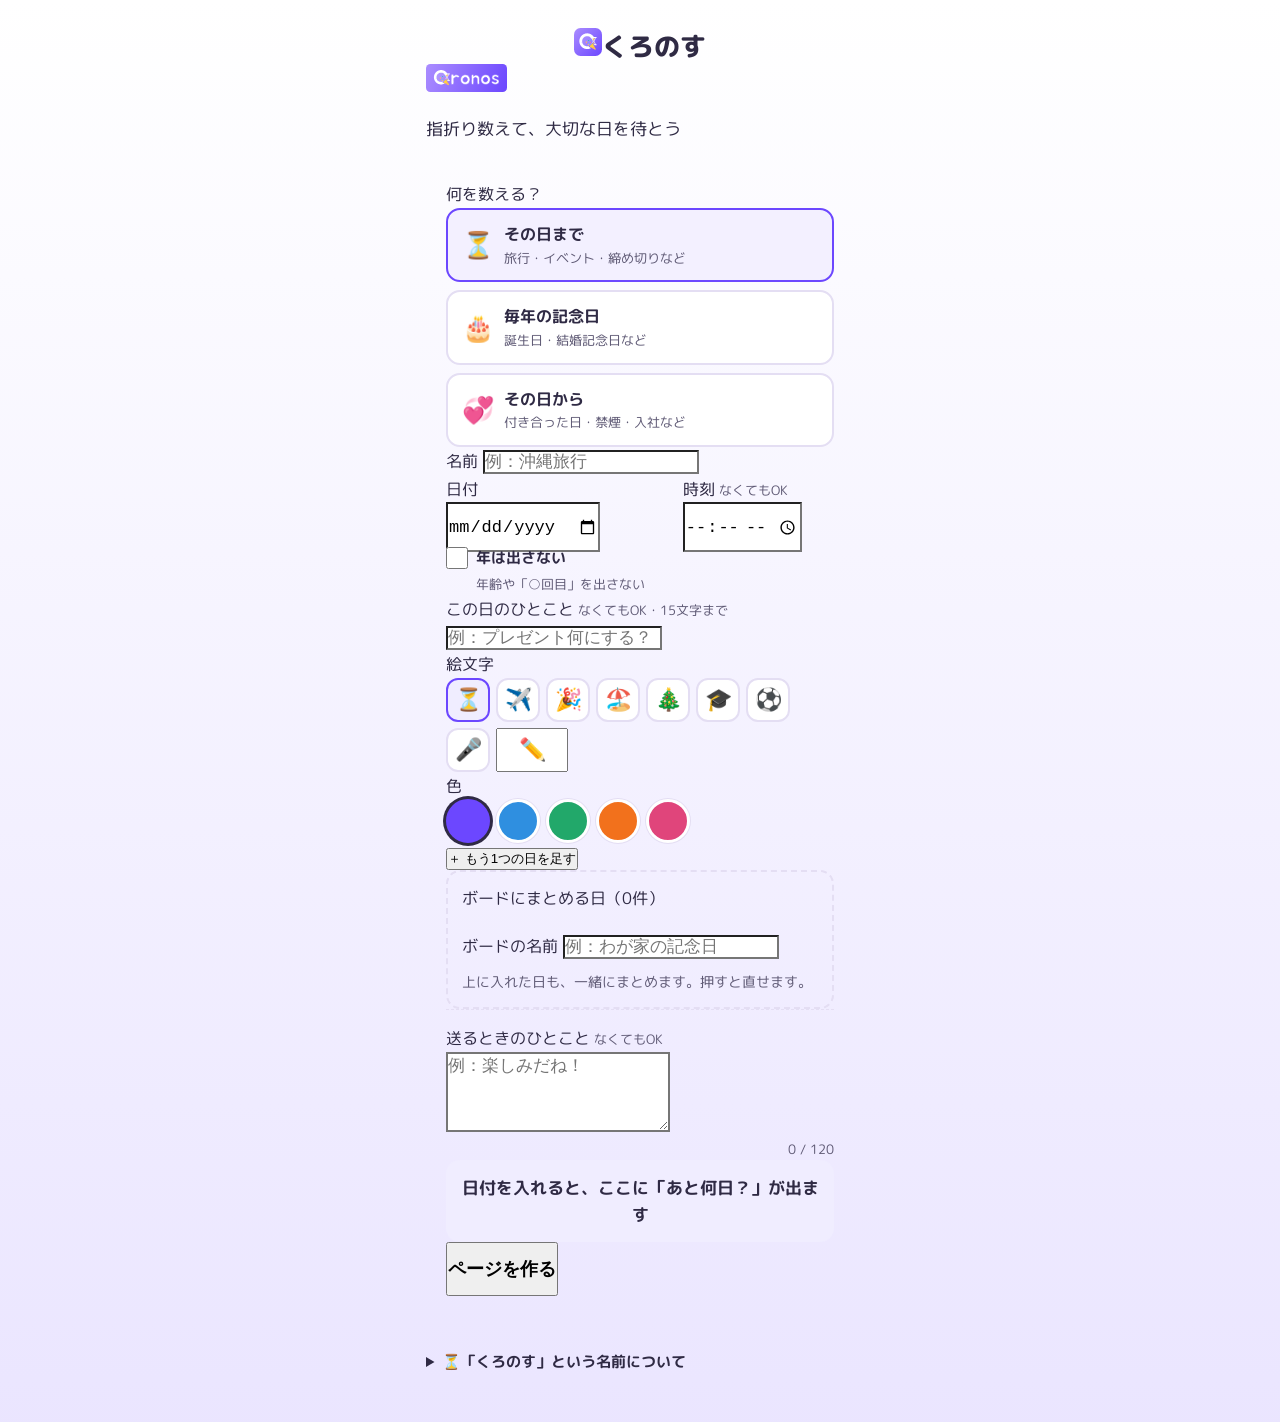
==== create.html @ ae8bd69c "コメントを Q の決まり（q-oqrn docs/structure.md）に：すべての関数の前に何をするか、ファイルの先頭にどこから読まれるかを書く" ====
<!DOCTYPE html>
<html lang="ja" data-ls-dark="auto">
<head>
<meta charset="UTF-8">
<meta name="viewport" content="width=device-width, initial-scale=1, viewport-fit=cover">
<title>くろのす｜記念日・カウントダウンを作る</title>
<meta name="description" content="誕生日や記念日、旅行の日までを数えて、送れるページを作ります">
<meta name="theme-color" content="#f6f3ff" media="(prefers-color-scheme: light)">
<meta name="theme-color" content="#16151a" media="(prefers-color-scheme: dark)">
<meta property="og:type" content="website">
<meta property="og:site_name" content="くろのす（Qronos）">
<meta property="og:title" content="くろのす｜記念日・カウントダウンを作る">
<meta property="og:description" content="誕生日や記念日、旅行の日までを数えて、送れるページを作ります">
<meta property="og:url" content="https://katsuan.github.io/countdown/create.html">
<meta property="og:locale" content="ja_JP">
<meta property="og:image" content="https://katsuan.github.io/countdown/ogp.png?v=20261025">
<meta property="og:image:width" content="1200">
<meta property="og:image:height" content="630">
<meta property="og:image:alt" content="くろのす（Qronos）：記念日まで「あと何日？」今日で何日目？">
<meta name="twitter:card" content="summary_large_image">
<!-- アイコン・ロゴ・OGP は tools/icon.py で作る -->
<link rel="icon" href="icon.svg" type="image/svg+xml">
<link rel="icon" href="icon-32.png" type="image/png" sizes="32x32">
<link rel="apple-touch-icon" href="apple-touch-icon.png">
<link rel="manifest" href="manifest.webmanifest">
<link rel="preconnect" href="https://fonts.googleapis.com">
<link href="https://fonts.googleapis.com/css2?family=M+PLUS+Rounded+1c:wght@400;700;800&display=swap" rel="stylesheet">
<!-- Q キット（おくるんの共通部品）。作るページだけで使う。色は選んだ色（--accent）につなぐ -->
<link rel="stylesheet" href="https://katsuan.github.io/line-share/shared/ui.css?v=202610251000">
<script src="https://katsuan.github.io/line-share/shared/ui.js" defer></script>
<link rel="stylesheet" href="style.css?v=202610250233">
<style>
  /* Q キットの色と字を、くろのすの色（作る人が選んだ色）と丸ゴシックに */
  :root {
    --ls-accent: var(--accent);
    --ls-accent-strong: color-mix(in srgb, var(--accent) 85%, #000);
    --ls-accent-soft: color-mix(in srgb, var(--accent) 10%, #fff);
    --ls-accent-ink: color-mix(in srgb, var(--accent) 70%, #000);
    --ls-text: var(--ink);
    --ls-subtext: var(--ink-soft);
    --ls-line: var(--line);
    --ls-font: var(--font);
  }
  /* 年配の方にも読みやすいよう、ラベルと入力は大きめ（Q キットより大きく） */
  .ls-label { font-size: 16px; color: var(--ink); }
  .ls-input { font-size: 17px; border-width: 2px; }
  textarea.ls-input { min-height: 80px; resize: vertical; }
  .opt { margin-left: 4px; font-size: 13px; font-weight: 400; color: var(--ink-soft); white-space: nowrap; }
  .ls-panel { gap: 18px; padding: 22px 20px; }
  /* iOS Safari の日付入力は固有の最小幅を持つためリセットしてはみ出しを防ぐ */
  input[type=date], input[type=time] {
    -webkit-appearance: none;
    appearance: none;
    display: block;
    min-width: 0;
    max-width: 100%;
    min-height: 50px;
  }
  .row { display: grid; grid-template-columns: minmax(0, 3fr) minmax(0, 2fr); gap: 10px; }
  .row > * { min-width: 0; }

  /* 種類 */
  .types { display: grid; gap: 8px; }
  .types label { display: block; margin: 0; font-size: 16px; font-weight: 700; }
  .types input { position: absolute; opacity: 0; pointer-events: none; }
  .types span {
    display: flex;
    align-items: center;
    gap: 10px;
    padding: 12px 14px;
    border: 2px solid var(--line);
    border-radius: var(--radius-md);
    background: #fff;
    cursor: pointer;
  }
  .types span em { font-size: 26px; font-style: normal; }
  .types span small { display: block; font-size: 13px; font-weight: 400; color: var(--ink-soft); }
  .types input:checked + span { border-color: var(--accent); background: color-mix(in srgb, var(--accent) 8%, #fff); }
  .types input:focus-visible + span { outline: 3px solid color-mix(in srgb, var(--accent) 40%, transparent); }

  /* 絵文字・色 */
  .chips { display: flex; flex-wrap: wrap; gap: 6px; }
  .chips button {
    min-width: 44px;
    height: 44px;
    border: 2px solid var(--line);
    border-radius: 12px;
    background: #fff;
    font-size: 22px;
    cursor: pointer;
  }
  .chips button[aria-pressed="true"] { border-color: var(--accent); background: color-mix(in srgb, var(--accent) 10%, #fff); }
  .chips .color { width: 44px; border: 3px solid #fff; border-radius: 99px; box-shadow: 0 0 0 1px var(--line); }
  .chips .color[aria-pressed="true"] { box-shadow: 0 0 0 3px var(--ink); }
  .emoji-input { width: 72px; text-align: center; font-size: 22px; padding: 6px; height: 44px; }

  .preview {
    padding: 14px;
    border-radius: var(--radius-md);
    background: color-mix(in srgb, var(--accent) 10%, #fff);
    font-weight: 700;
    text-align: center;
    white-space: pre-line;
  }
  /* ページを作るは大きく（送るボタン ls-button line の大きさは style.css） */
  .ls-button.make { min-height: 54px; font-size: 18px; font-weight: 800; }
  .about p { margin: 0; }
  .err-msg { margin-top: 6px; font-size: 15px; font-weight: 700; color: #d14a6f; }
  .count { font-size: 13px; color: var(--ink-soft); text-align: right; }
  .out-block { display: grid; gap: 10px; }
  .page-msg { padding-top: 14px; border-top: 1px dashed var(--line); }
  .check-row { display: flex; font-weight: 700; flex-wrap: wrap; align-items: center; gap: 4px 8px; margin: -6px 0 0; font-size: 15px; }
  .check-row input { width: 22px; height: 22px; margin: 0; padding: 0; accent-color: var(--accent); }
  .check-row .opt { flex-basis: 100%; margin: 0 0 0 30px; }

  /* ボードにまとめる日の一覧 */
  .board-box { display: grid; gap: 10px; padding: 14px; border: 2px dashed var(--line); border-radius: var(--radius-md); }
  .entry-list { display: grid; gap: 6px; margin: 0; padding: 0; list-style: none; }
  .entry-list li { display: grid; grid-template-columns: minmax(0, 1fr) auto; align-items: center; gap: 6px; }
  .entry-edit {
    display: grid; grid-template-columns: auto minmax(0, 1fr); align-items: center; gap: 8px;
    padding: 8px 10px; border: 1px solid var(--line); border-left: 5px solid var(--row); border-radius: 10px;
    background: #fff; color: inherit; font-family: inherit; font-size: 15px; font-weight: 700; text-align: left; cursor: pointer;
  }
  .entry-edit em { font-size: 22px; font-style: normal; }
  .entry-edit small { display: block; font-size: 12px; font-weight: 400; color: var(--ink-soft); }
  .entry-remove {
    width: 40px; height: 40px; border: 1px solid var(--line); border-radius: 99px; background: #fff;
    color: var(--ink-soft); font-size: 16px; cursor: pointer;
  }

  /* ---- 暗い表示（<html data-ls-dark="auto">。Q キットの色は ui.css が暗くする）。作るページだけ（受け取った人が見るページは明るいまま） ---- */
  @media (prefers-color-scheme: dark) {
    :root[data-ls-dark="auto"] {
      --ink: #ecebf3;
      --ink-soft: #aba7bd;
      --line: rgba(255, 255, 255, 0.14);
      --card: color-mix(in srgb, var(--accent) 6%, #1c1b22);
      --paper: color-mix(in srgb, var(--accent) 4%, #22212a);
      background-color: color-mix(in srgb, var(--accent) 10%, #121116);
    }
    :root[data-ls-dark="auto"] body { background: linear-gradient(180deg, #121116, color-mix(in srgb, var(--accent) 10%, #121116)); }
    :root[data-ls-dark="auto"] .types span,
    :root[data-ls-dark="auto"] .chips button,
    :root[data-ls-dark="auto"] .entry-edit,
    :root[data-ls-dark="auto"] .entry-remove,
    :root[data-ls-dark="auto"] .btn.ghost,
    :root[data-ls-dark="auto"] .snap-card { background: var(--paper); }
    :root[data-ls-dark="auto"] .preview { background: color-mix(in srgb, var(--accent) 16%, #1c1b22); }
    :root[data-ls-dark="auto"] .types input:checked + span { background: color-mix(in srgb, var(--accent) 24%, #1c1b22); }
    :root[data-ls-dark="auto"] .chips button[aria-pressed="true"] { background: color-mix(in srgb, var(--accent) 28%, #1c1b22); }
    :root[data-ls-dark="auto"] .chips .color { border-color: #1c1b22; }
  }
</style>
</head>
<body>
<main class="wrap">
  <!-- 見出しの行：アイコン＋名前（左）と横長のロゴ（右）。ほかのツール（さくせん盤・キロっく・ひっくり）と同じ形 -->
  <div class="ls-brand">
    <h1 class="ls-brand-name"><img class="ls-brand-icon" src="icon.svg" alt="" width="28" height="28">くろのす</h1>
    <img class="ls-brand-logo" src="logo.svg" alt="Qronos" width="81" height="28">
  </div>
  <p class="ls-brand-copy">指折り数えて、大切な日を待とう</p>

  <form id="form" class="ls-panel" novalidate>
    <div class="ls-field">
      <span class="ls-label">何を数える？</span>
      <div id="types" class="types"></div>
    </div>

    <div class="ls-field">
      <label class="ls-label" for="title">名前</label>
      <input class="ls-input" id="title" name="title" maxlength="30" placeholder="例：沖縄旅行" autocomplete="off">
    </div>

    <div class="row">
      <div class="ls-field">
        <label class="ls-label" for="date">日付</label>
        <input class="ls-input" id="date" name="date" type="date" required>
      </div>
      <div class="ls-field">
        <label class="ls-label" for="time">時刻<span class="opt">なくてもOK</span></label>
        <input class="ls-input" id="time" name="time" type="time">
      </div>
    </div>
    <p id="dateErr" class="err-msg" hidden>日付を入れてね</p>
    <label id="noYearRow" class="check-row" hidden><input id="noYear" type="checkbox"> 年は出さない<span class="opt">年齢や「○回目」を出さない</span></label>

    <div class="ls-field">
      <label class="ls-label" for="note">この日のひとこと<span class="opt">なくてもOK・15文字まで</span></label>
      <input class="ls-input" id="note" name="note" maxlength="15" placeholder="例：プレゼント何にする？" autocomplete="off">
    </div>

    <div class="ls-field">
      <span class="ls-label">絵文字</span>
      <div id="emojis" class="chips"></div>
    </div>

    <div class="ls-field">
      <span class="ls-label">色</span>
      <div id="colors" class="chips"></div>
    </div>

    <button id="addEntry" class="ls-button is-block" type="button">＋ もう1つの日を足す</button>
    <div id="boardBox" class="board-box" hidden>
      <span class="ls-label">ボードにまとめる日（<span id="entryCount"></span>）</span>
      <ul id="entryList" class="entry-list"></ul>
      <div class="ls-field">
        <label class="ls-label" for="boardName">ボードの名前</label>
        <input class="ls-input" id="boardName" maxlength="20" placeholder="例：わが家の記念日" autocomplete="off">
      </div>
      <p class="note">上に入れた日も、一緒にまとめます。押すと直せます。</p>
    </div>

    <!-- ひとことは日ごとではなく、ページ（ボード）に1つ。日の入力と分けて最後に置く -->
    <div class="ls-field page-msg">
      <label class="ls-label" for="msg">送るときのひとこと<span class="opt">なくてもOK</span></label>
      <textarea class="ls-input" id="msg" name="msg" maxlength="120" placeholder="例：楽しみだね！"></textarea>
      <p id="msgCount" class="count"></p>
      <p id="msgNote" class="note" hidden>ボード全体に1つ、ページの下に出ます。日ごとのひとことは上の欄へ。</p>
    </div>

    <p id="preview" class="preview"></p>
    <!-- 作れないとき（長すぎるなど）は、作るボタンのすぐ上に赤い文字で -->
    <p id="makeErr" class="err-msg" role="alert" hidden></p>
    <button class="ls-button is-primary is-block make" type="submit">ページを作る</button>
  </form>

  <section id="out" class="ls-panel" hidden>
    <h2 style="margin:0;font-size:22px;text-align:center">できました 🎉</h2>
    <div class="out-block">
      <a id="lineBtn" class="ls-button is-block line is-oqrn" href="#">カードで送る</a>
      <button id="copyBtn" class="ls-button is-block" type="button">🔗 リンクをコピー</button>
      <a id="openBtn" class="ls-button is-block" href="#">👀 開いてみる</a>
    </div>
    <p class="note">受け取った人は、カードのボタンからいつでも最新の「あと何日？」を見られます。</p>
  </section>

  <!-- 「📤 くろのすを紹介する」：おくるんで紹介カードを送る窓口（line-share/shared/tool-share.js。中身は line-share/data/hub-links.json） -->
  <div data-tool-share></div>

  <!-- 名前の由来（時の神 Chronos）。ふだんは閉じておく -->
  <details class="ls-fold about">
    <summary><span class="ls-fold-icon" aria-hidden="true">⏳</span>「くろのす」という名前について</summary>
    <div class="ls-fold-body">
    <p>ギリシャ神話で「時」そのものを表す神、<b>クロノス（Chronos）</b>から名付けました。年表を意味する chronology や、正確な時計の chronometer の「chrono」も、この「時」を表すことばから来ています。</p>
    <p>ゼウスの父である農耕の神<b>クロノス（Kronos）</b>とは呼び名が同じで昔から混同されてきましたが、別の神です。大きな鎌と砂時計を持つ「時の翁」の姿は、この2柱が重ねられて生まれたといわれます。</p>
    <p>エンジニアにはおなじみの、決まった時刻に処理を動かす Unix の <b>cron</b>（定期実行）も、名前はこの chronos（時）から来ているといわれます。毎年の記念日をくり返し数えるのは、ちょっと cron に似ています。</p>
    <p>くろのすは、記念日までの「あと何日？」や、はじまりの日からの「今日で何日目？」を見守るツールです。英字の Qronos は、おくるん（OQRN）と同じように頭の音を Q にしたもの。ロゴの Q は Chronos の C を形にしたもの。C の欠けたところに砂時計をはめて「時を測り」、しっぽのクラッカーから輪の中へ紙吹雪がはじけて「その日が待ち遠しい」気持ちを表しています。</p>
    </div>
  </details>
</main>

<!-- おくるんのカードの入口（LIFF ID とカードの URL は line-share の shared/oqrn.js に1か所） -->
<script src="https://katsuan.github.io/line-share/shared/oqrn.js"></script>
<script src="js/count.js?v=202610250233"></script>
<script src="js/link.js?v=202610250233"></script>
<script src="js/card.js?v=202610250233"></script>
<script src="js/calendar.js?v=202610250233"></script>
<script src="https://katsuan.github.io/line-share/shared/tool-share.js" data-tool="qronos" defer></script>
<script src="create.js?v=202610250233"></script>
<!-- 電波がなくても開けるように（sw.js） -->
<script>if ("serviceWorker" in navigator) navigator.serviceWorker.register("./sw.js").catch(() => {});</script>
</body>
</html>
---- style.css ----
/* 記念日・カウントダウン 共通の見た目。色・サイズは :root でまとめて変える */
:root {
  --accent: #6c47ff; /* ページを開くと、選んだ色に置き換わる */
  --bg: #f6f3ff;
  --ink: #2f2a44;
  --ink-soft: #5f5a75; /* 年配の方でも読めるよう濃いめ */
  --line: #e4def3;
  --card: rgba(255, 255, 255, 0.9);
  --shadow: 0 10px 30px rgba(70, 50, 130, 0.12);
  --radius-lg: 24px;
  --radius-md: 14px;
  --max-w: 460px;
  --font: "M PLUS Rounded 1c", "Hiragino Maru Gothic ProN", system-ui, sans-serif;
}

* { box-sizing: border-box; margin: 0; padding: 0; }

/* iPhone・LINE の中のブラウザで、キーボードが出て画面がずれたとき、ページの外（黒）が見えないよう、ページそのものにも背景の色 */
html { background-color: color-mix(in srgb, var(--accent) 14%, #fff); } /* 本文の背景（下へ向かう色）の終わりの色 */
body {
  min-height: 100vh;
  font-family: var(--font);
  font-size: 17px;
  line-height: 1.6;
  color: var(--ink);
  background: linear-gradient(180deg, #fff, color-mix(in srgb, var(--accent) 14%, #fff));
  overflow-x: hidden;
  -webkit-tap-highlight-color: transparent;
}

.wrap {
  position: relative;
  z-index: 2;
  display: flex;
  flex-direction: column;
  gap: 16px;
  max-width: var(--max-w);
  margin: 0 auto;
  padding: 28px 16px 48px;
}

.card {
  display: flex;
  flex-direction: column;
  gap: 14px;
  padding: 22px 20px;
  border-radius: var(--radius-lg);
  background: var(--card);
  box-shadow: var(--shadow);
}

h1 { font-size: 26px; font-weight: 800; line-height: 1.35; text-align: center; }
.sub { font-size: 16px; color: var(--ink-soft); text-align: center; }
.note { font-size: 14px; color: var(--ink-soft); line-height: 1.7; }

/* 名前（くろのす 〜Qronos〜）。作成ページの上と、表示ページの「はじめる」に出す */
.brand { display: flex; align-items: center; justify-content: space-between; gap: 10px; margin-bottom: 4px; }
.brand-logo { display: block; width: auto; height: 28px; }
.brand-icon { display: block; width: 28px; height: 28px; }
.brand-mark { display: block; margin: 0 auto; }
.brand-name { display: flex; align-items: center; gap: 8px; margin: 0; font-size: 20px; font-weight: 800; color: var(--ink); }
.brand-en { font-size: 13px; letter-spacing: 0.02em; }

/* 名前の由来（たたんだ欄） */
.about summary { font-size: 15px; font-weight: 700; cursor: pointer; }
.about p { margin: 10px 0 0; font-size: 14px; color: var(--ink-soft); line-height: 1.8; }
a { color: color-mix(in srgb, var(--accent) 80%, #000); }

.btn {
  display: block;
  width: 100%;
  padding: 16px;
  border: none;
  border-radius: 99px;
  background: var(--accent);
  color: #fff;
  font-family: inherit;
  font-size: 18px;
  font-weight: 800;
  text-align: center;
  text-decoration: none;
  cursor: pointer;
  box-shadow: 0 8px 20px color-mix(in srgb, var(--accent) 30%, transparent);
}

/* 送るボタン：色は Q キットの ls-button line（LINE の緑）。ここでは大きさだけ */
.ls-button.line { gap: 4px; flex-wrap: wrap; min-height: 54px; font-size: 18px; font-weight: 800; }
.btn.ghost { background: #fff; color: var(--ink); box-shadow: 0 4px 12px rgba(0, 0, 0, 0.08); font-size: 16px; }
.btn-row { display: grid; grid-template-columns: 1fr 1fr; gap: 10px; }
.btn-row .btn { padding: 14px 6px; font-size: 15px; white-space: nowrap; }

/* 画像で保存：作った画像を出して、長押しで保存してもらう */
.snap-sheet {
  position: fixed;
  inset: 0;
  z-index: 10;
  display: grid;
  place-items: center;
  padding: 16px;
  background: rgba(20, 16, 40, 0.55);
}
.snap-card {
  display: grid;
  gap: 10px;
  width: min(100%, 420px);
  max-height: 100%;
  overflow: auto;
  padding: 16px;
  border-radius: var(--radius-lg);
  background: #fff;
  text-align: center;
}
.snap-card img {
  width: 100%;
  height: auto;
  border-radius: var(--radius-md);
  box-shadow: 0 4px 16px rgba(0, 0, 0, 0.12);
  -webkit-touch-callout: default;
}
.snap-actions { display: grid; gap: 8px; }

/* キャッチコピー（見出しの行のすぐ下。おくるんの「つくって、おくるん」と同じ役目） */
.brand-copy { margin: 0 0 10px; color: #6C47FF; font-size: 13px; font-weight: 800; line-height: 1.4; letter-spacing: 0.02em; }
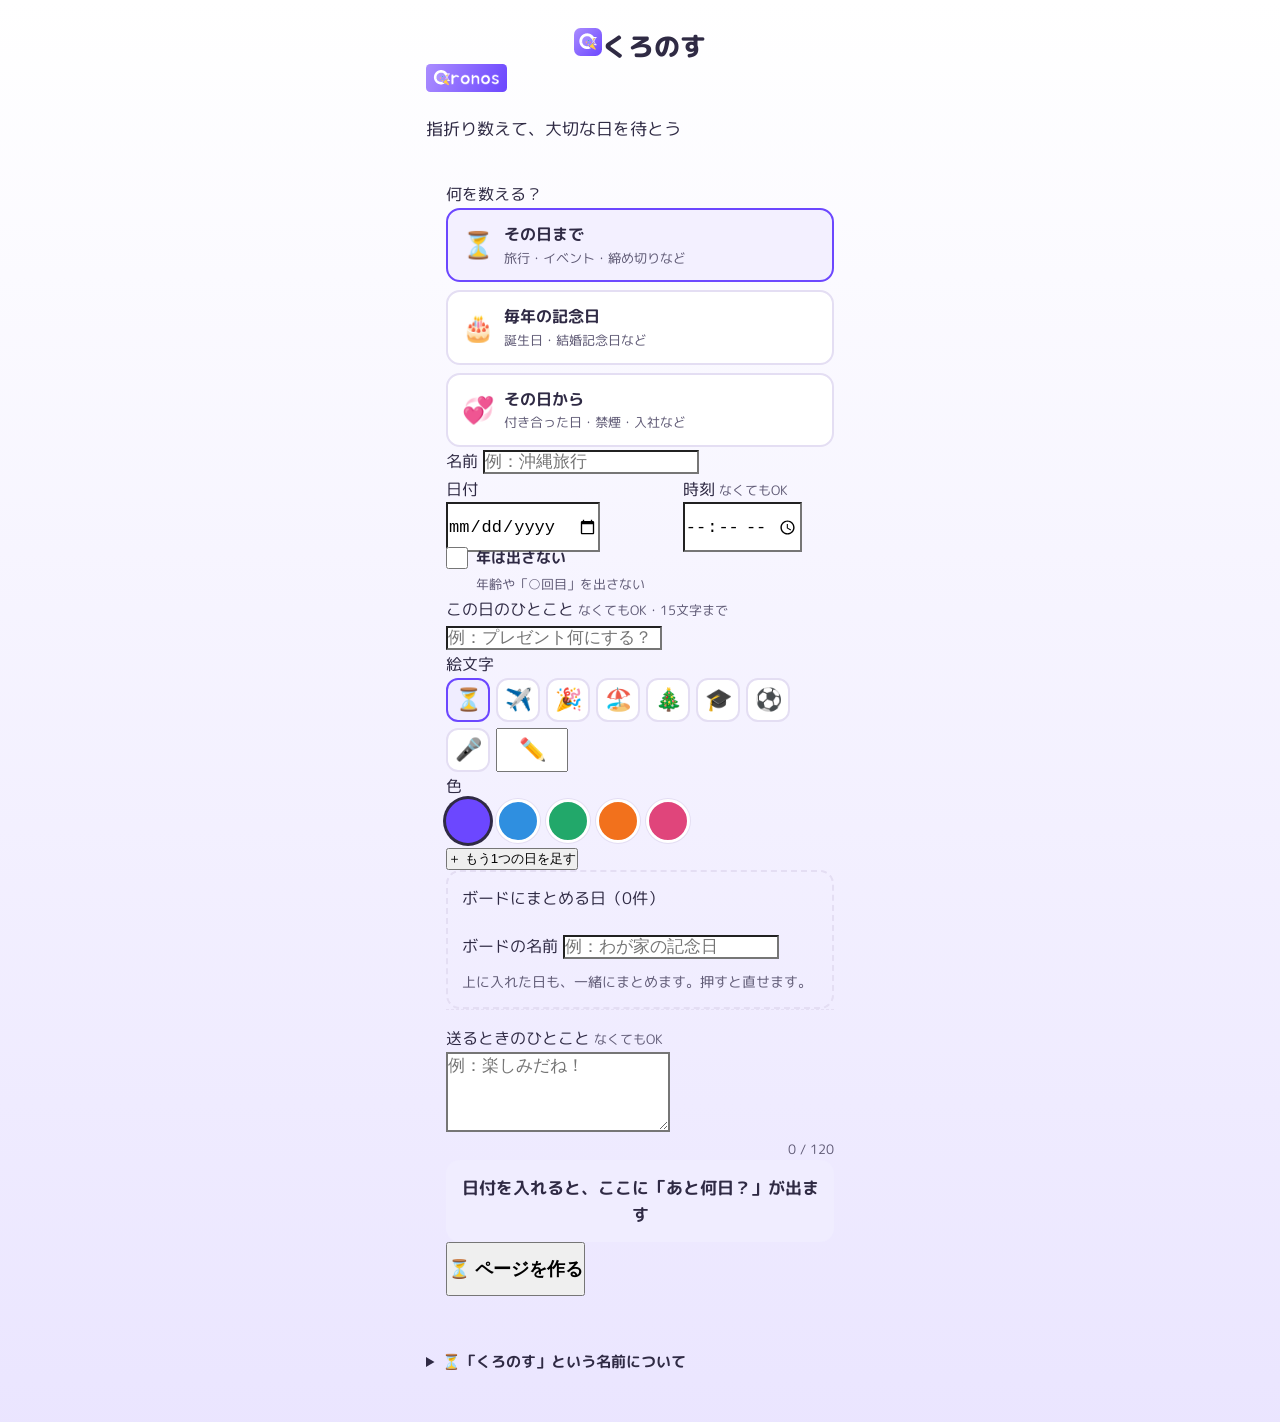
==== commit 237ca4d0: "すくすくから来た「3さいの誕生日まで」などのページで、すくすくへの案内が「妊娠◯週」になっていたのを直す（出産予定日・会える日のときだけ）。テストを足す。作るボタンに絵文字、カレンダーの説明を短く" ====
--- a/create.html
+++ b/create.html
@@ -28,7 +28,7 @@
 <!-- Q キット（おくるんの共通部品）。作るページだけで使う。色は選んだ色（--accent）につなぐ -->
 <link rel="stylesheet" href="https://katsuan.github.io/line-share/shared/ui.css?v=202610251000">
 <script src="https://katsuan.github.io/line-share/shared/ui.js" defer></script>
-<link rel="stylesheet" href="style.css?v=202610250233">
+<link rel="stylesheet" href="style.css?v=202610250924">
 <style>
   /* Q キットの色と字を、くろのすの色（作る人が選んだ色）と丸ゴシックに */
   :root {
@@ -223,7 +223,7 @@
     <p id="preview" class="preview"></p>
     <!-- 作れないとき（長すぎるなど）は、作るボタンのすぐ上に赤い文字で -->
     <p id="makeErr" class="err-msg" role="alert" hidden></p>
-    <button class="ls-button is-primary is-block make" type="submit">ページを作る</button>
+    <button class="ls-button is-primary is-block make" type="submit">⏳ ページを作る</button>
   </form>
 
   <section id="out" class="ls-panel" hidden>
@@ -253,12 +253,12 @@
 
 <!-- おくるんのカードの入口（LIFF ID とカードの URL は line-share の shared/oqrn.js に1か所） -->
 <script src="https://katsuan.github.io/line-share/shared/oqrn.js"></script>
-<script src="js/count.js?v=202610250233"></script>
-<script src="js/link.js?v=202610250233"></script>
-<script src="js/card.js?v=202610250233"></script>
-<script src="js/calendar.js?v=202610250233"></script>
+<script src="js/count.js?v=202610250924"></script>
+<script src="js/link.js?v=202610250924"></script>
+<script src="js/card.js?v=202610250924"></script>
+<script src="js/calendar.js?v=202610250924"></script>
 <script src="https://katsuan.github.io/line-share/shared/tool-share.js" data-tool="qronos" defer></script>
-<script src="create.js?v=202610250233"></script>
+<script src="create.js?v=202610250924"></script>
 <!-- 電波がなくても開けるように（sw.js） -->
 <script>if ("serviceWorker" in navigator) navigator.serviceWorker.register("./sw.js").catch(() => {});</script>
 </body>
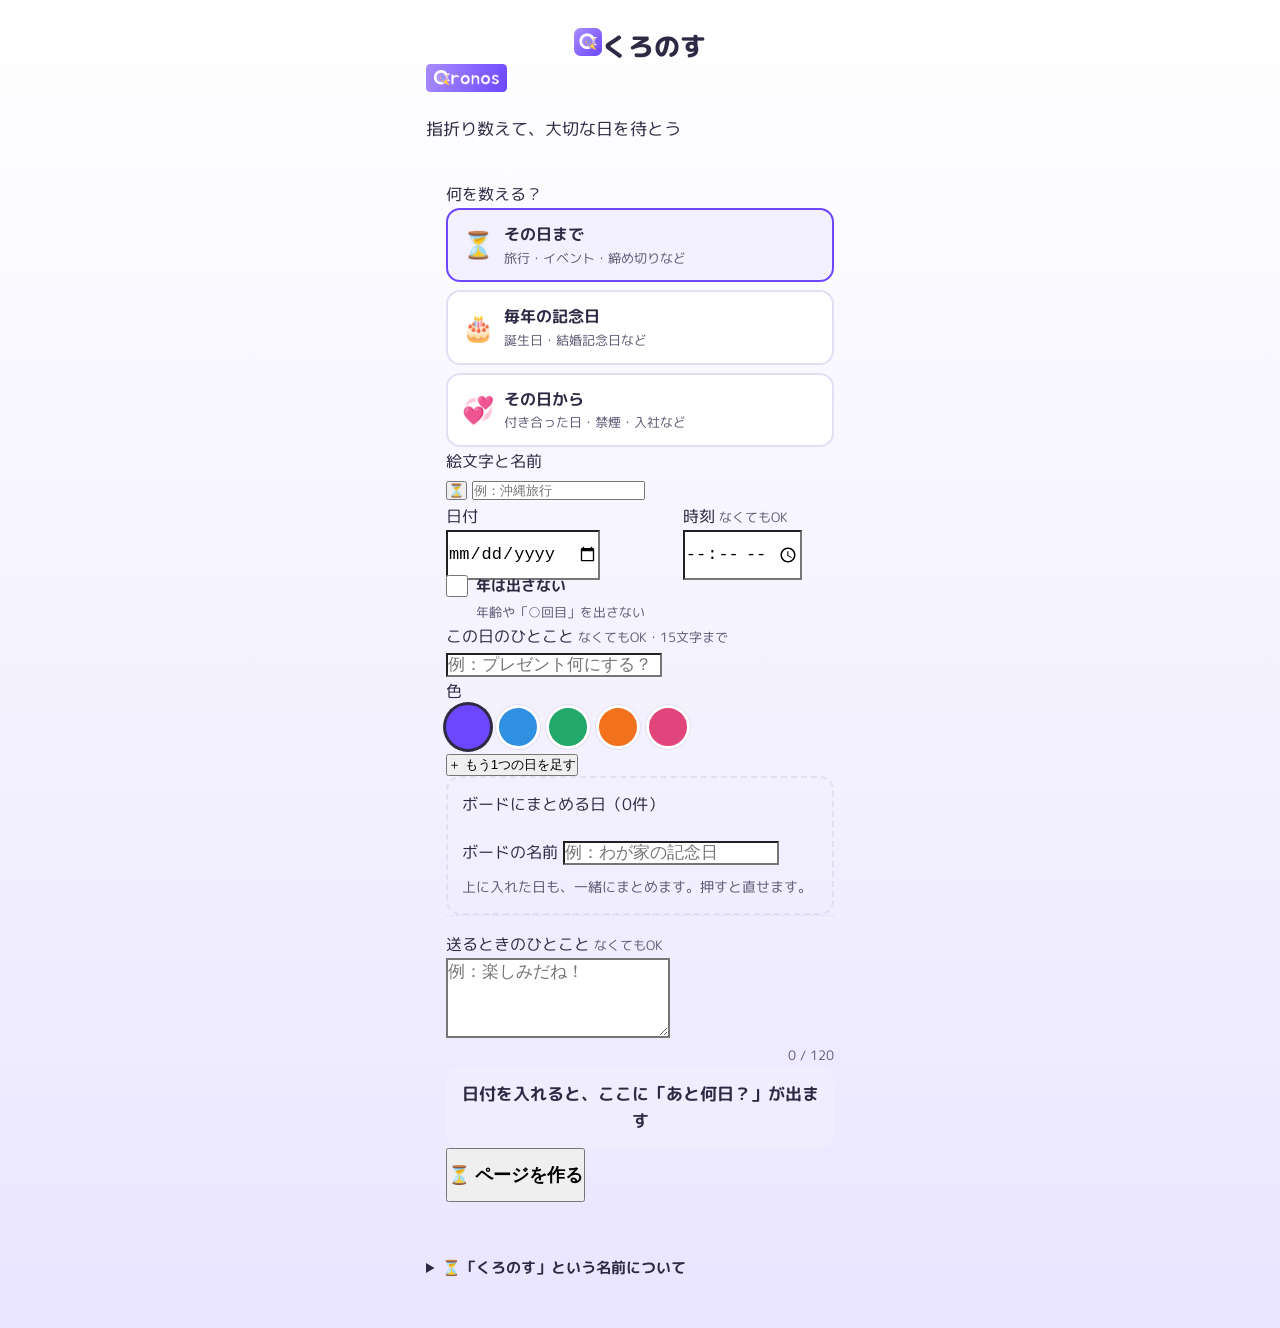
==== commit 196308d4: "作るページの絵文字と名前を、ろくが・さくせん盤・つづくと同じ形に：入力枠の中の左に絵文字 [⏳ 名前]。絵文字を押したとき・名前を入れているあいだは、下に選べる絵文字（種類ごとに8つ）とカスタム（しっ" ====
--- a/create.html
+++ b/create.html
@@ -26,9 +26,9 @@
 <link rel="preconnect" href="https://fonts.googleapis.com">
 <link href="https://fonts.googleapis.com/css2?family=M+PLUS+Rounded+1c:wght@400;700;800&display=swap" rel="stylesheet">
 <!-- Q キット（おくるんの共通部品）。作るページだけで使う。色は選んだ色（--accent）につなぐ -->
-<link rel="stylesheet" href="https://katsuan.github.io/line-share/shared/ui.css?v=202610251000">
-<script src="https://katsuan.github.io/line-share/shared/ui.js" defer></script>
-<link rel="stylesheet" href="style.css?v=202610250924">
+<link rel="stylesheet" href="https://katsuan.github.io/line-share/shared/ui.css?v=202610260300">
+<script src="https://katsuan.github.io/line-share/shared/ui.js?v=202610260300" defer></script>
+<link rel="stylesheet" href="style.css?v=202610260530">
 <style>
   /* Q キットの色と字を、くろのすの色（作る人が選んだ色）と丸ゴシックに */
   :root {
@@ -92,7 +92,6 @@
   .chips button[aria-pressed="true"] { border-color: var(--accent); background: color-mix(in srgb, var(--accent) 10%, #fff); }
   .chips .color { width: 44px; border: 3px solid #fff; border-radius: 99px; box-shadow: 0 0 0 1px var(--line); }
   .chips .color[aria-pressed="true"] { box-shadow: 0 0 0 3px var(--ink); }
-  .emoji-input { width: 72px; text-align: center; font-size: 22px; padding: 6px; height: 44px; }
 
   .preview {
     padding: 14px;
@@ -168,9 +167,15 @@
       <div id="types" class="types"></div>
     </div>
 
-    <div class="ls-field">
-      <label class="ls-label" for="title">名前</label>
-      <input class="ls-input" id="title" name="title" maxlength="30" placeholder="例：沖縄旅行" autocomplete="off">
+    <!-- 入力枠の中の左に絵文字 [⏳ 名前]（Q キットの ls-pickfield。ろくが・さくせん盤・つづくと同じ形）。
+         絵文字を押したとき・名前を入れているあいだは、下に選べる絵文字（種類ごとに8つ）とカスタム（しっぽが絵文字を指す） -->
+    <div class="ls-field">
+      <label class="ls-label" for="title">絵文字と名前</label>
+      <div id="titleField" class="ls-pickfield">
+        <button id="emojiBtn" class="ls-pickfield-btn" type="button" aria-controls="emojis"><span id="emojiNow">⏳</span></button>
+        <input id="title" name="title" maxlength="30" placeholder="例：沖縄旅行" autocomplete="off">
+      </div>
+      <div id="emojis" class="ls-picker" role="radiogroup" aria-label="絵文字" style="--cols: 10" hidden></div>
     </div>
 
     <div class="row">
@@ -189,11 +194,6 @@
     <div class="ls-field">
       <label class="ls-label" for="note">この日のひとこと<span class="opt">なくてもOK・15文字まで</span></label>
       <input class="ls-input" id="note" name="note" maxlength="15" placeholder="例：プレゼント何にする？" autocomplete="off">
-    </div>
-
-    <div class="ls-field">
-      <span class="ls-label">絵文字</span>
-      <div id="emojis" class="chips"></div>
     </div>
 
     <div class="ls-field">
@@ -253,12 +253,12 @@
 
 <!-- おくるんのカードの入口（LIFF ID とカードの URL は line-share の shared/oqrn.js に1か所） -->
 <script src="https://katsuan.github.io/line-share/shared/oqrn.js"></script>
-<script src="js/count.js?v=202610250924"></script>
-<script src="js/link.js?v=202610250924"></script>
-<script src="js/card.js?v=202610250924"></script>
-<script src="js/calendar.js?v=202610250924"></script>
+<script src="js/count.js?v=202610260530"></script>
+<script src="js/link.js?v=202610260530"></script>
+<script src="js/card.js?v=202610260530"></script>
+<script src="js/calendar.js?v=202610260530"></script>
 <script src="https://katsuan.github.io/line-share/shared/tool-share.js" data-tool="qronos" defer></script>
-<script src="create.js?v=202610250924"></script>
+<script src="create.js?v=202610260530"></script>
 <!-- 電波がなくても開けるように（sw.js） -->
 <script>if ("serviceWorker" in navigator) navigator.serviceWorker.register("./sw.js").catch(() => {});</script>
 </body>
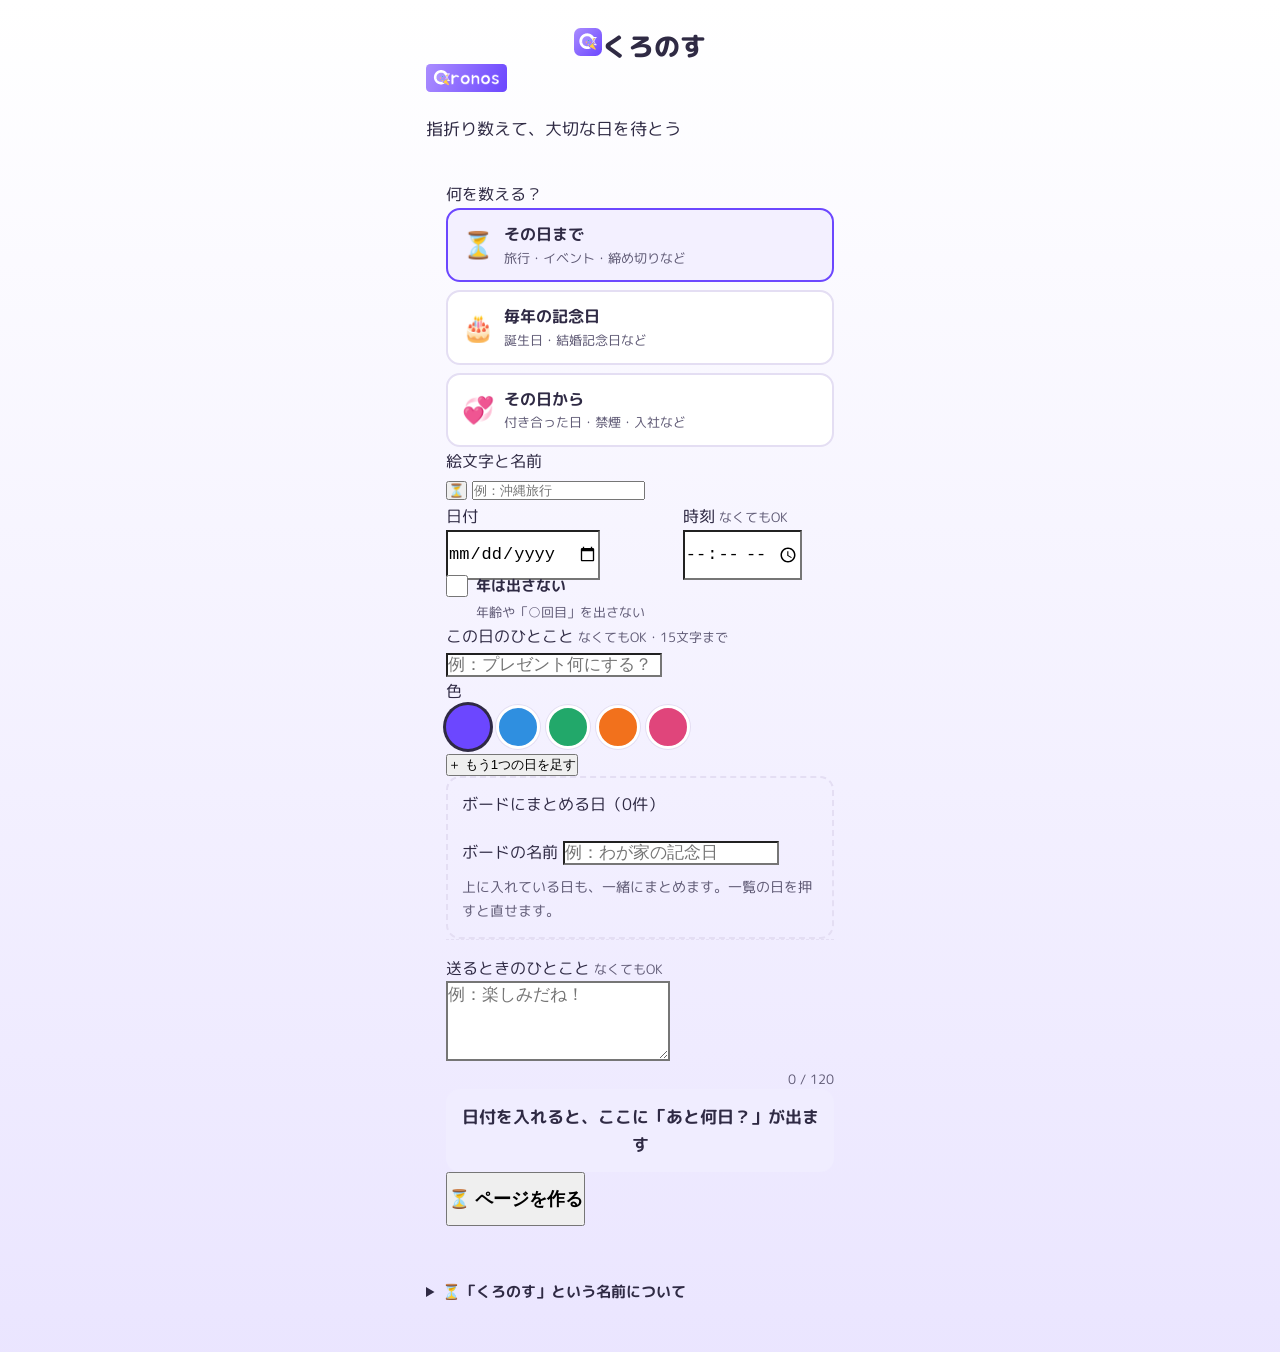
==== commit c67ae55a: "ボードの説明を、指しているところがわかる言い方に（「一覧の日を押すと直せます」「日ごとのひとことは「この日のひとこと」へ」）" ====
--- a/create.html
+++ b/create.html
@@ -26,9 +26,9 @@
 <link rel="preconnect" href="https://fonts.googleapis.com">
 <link href="https://fonts.googleapis.com/css2?family=M+PLUS+Rounded+1c:wght@400;700;800&display=swap" rel="stylesheet">
 <!-- Q キット（おくるんの共通部品）。作るページだけで使う。色は選んだ色（--accent）につなぐ -->
-<link rel="stylesheet" href="https://katsuan.github.io/line-share/shared/ui.css?v=202610260300">
+<link rel="stylesheet" href="https://katsuan.github.io/line-share/shared/ui.css?v=202610261000">
 <script src="https://katsuan.github.io/line-share/shared/ui.js?v=202610260300" defer></script>
-<link rel="stylesheet" href="style.css?v=202610260530">
+<link rel="stylesheet" href="style.css?v=202610271256">
 <style>
   /* Q キットの色と字を、くろのすの色（作る人が選んだ色）と丸ゴシックに */
   :root {
@@ -209,7 +209,7 @@
         <label class="ls-label" for="boardName">ボードの名前</label>
         <input class="ls-input" id="boardName" maxlength="20" placeholder="例：わが家の記念日" autocomplete="off">
       </div>
-      <p class="note">上に入れた日も、一緒にまとめます。押すと直せます。</p>
+      <p class="note">上に入れている日も、一緒にまとめます。一覧の日を押すと直せます。</p>
     </div>
 
     <!-- ひとことは日ごとではなく、ページ（ボード）に1つ。日の入力と分けて最後に置く -->
@@ -217,7 +217,7 @@
       <label class="ls-label" for="msg">送るときのひとこと<span class="opt">なくてもOK</span></label>
       <textarea class="ls-input" id="msg" name="msg" maxlength="120" placeholder="例：楽しみだね！"></textarea>
       <p id="msgCount" class="count"></p>
-      <p id="msgNote" class="note" hidden>ボード全体に1つ、ページの下に出ます。日ごとのひとことは上の欄へ。</p>
+      <p id="msgNote" class="note" hidden>ボード全体に1つ、ページの下に出ます。日ごとのひとことは「この日のひとこと」へ。</p>
     </div>
 
     <p id="preview" class="preview"></p>
@@ -253,12 +253,12 @@
 
 <!-- おくるんのカードの入口（LIFF ID とカードの URL は line-share の shared/oqrn.js に1か所） -->
 <script src="https://katsuan.github.io/line-share/shared/oqrn.js"></script>
-<script src="js/count.js?v=202610260530"></script>
-<script src="js/link.js?v=202610260530"></script>
-<script src="js/card.js?v=202610260530"></script>
-<script src="js/calendar.js?v=202610260530"></script>
+<script src="js/count.js?v=202610271256"></script>
+<script src="js/link.js?v=202610271256"></script>
+<script src="js/card.js?v=202610271256"></script>
+<script src="js/calendar.js?v=202610271256"></script>
 <script src="https://katsuan.github.io/line-share/shared/tool-share.js" data-tool="qronos" defer></script>
-<script src="create.js?v=202610260530"></script>
+<script src="create.js?v=202610271256"></script>
 <!-- 電波がなくても開けるように（sw.js） -->
 <script>if ("serviceWorker" in navigator) navigator.serviceWorker.register("./sw.js").catch(() => {});</script>
 </body>
